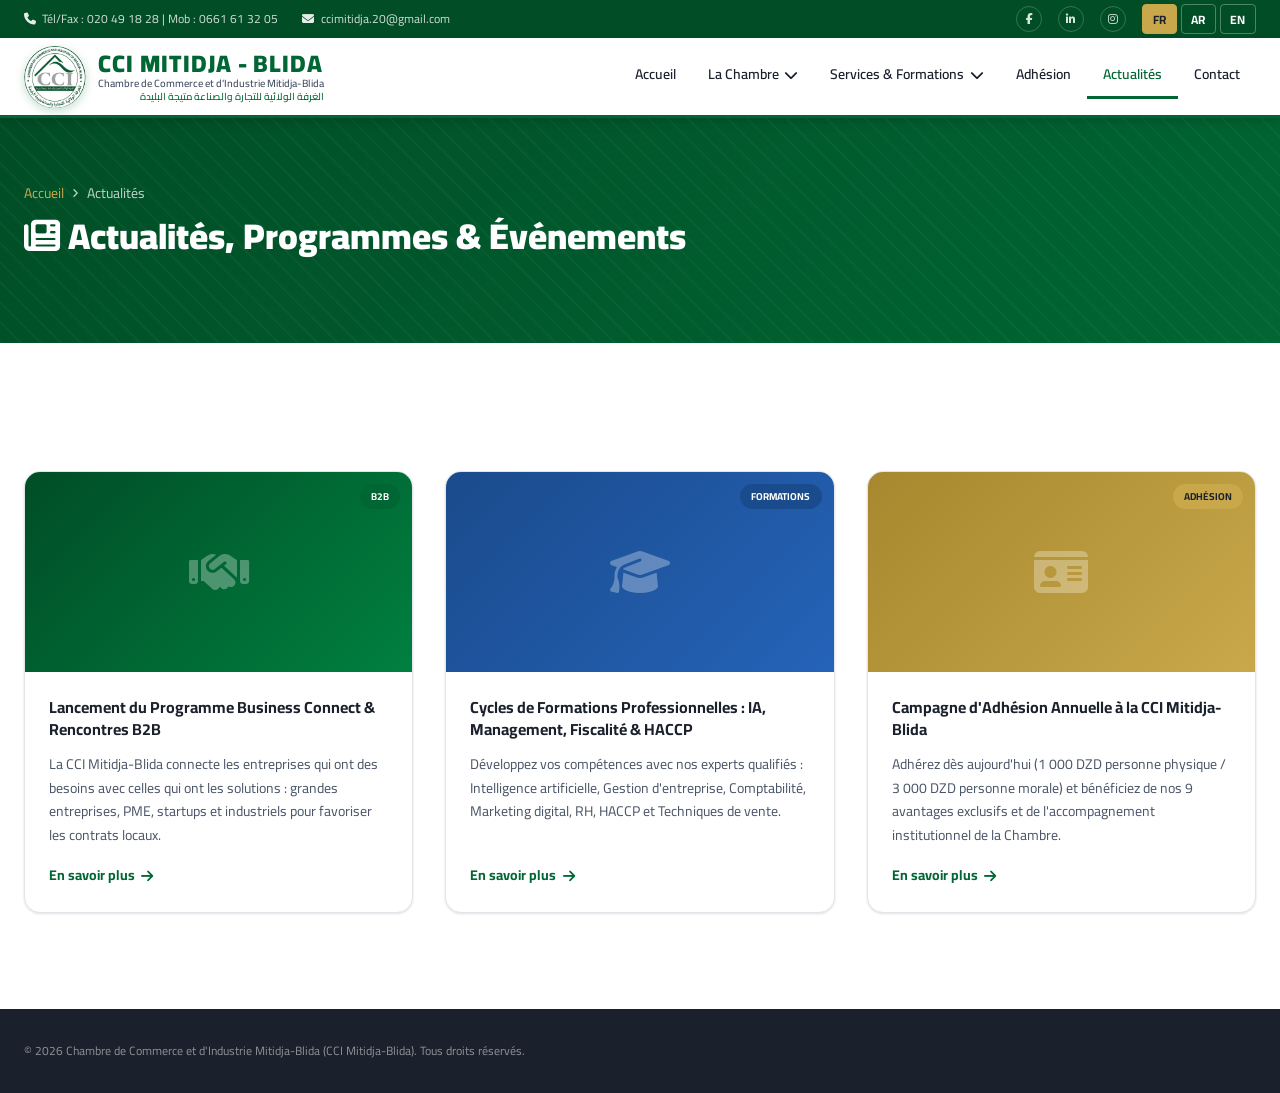
==== pages/actualites.html @ c45b5280 "Fix mobile menu dropdowns, hero slider click overlay, smooth hash scrolling, and quick links Co-auth" ====
<!DOCTYPE html>
<html lang="fr" dir="ltr">
<head>
  <meta charset="UTF-8" />
  <meta name="viewport" content="width=device-width, initial-scale=1.0" />
  <title data-i18n="meta.news_title">Actualités & Événements – CCI Mitidja-Blida</title>
  <link rel="icon" type="image/jpeg" href="../images/logo.jpeg" />
  <link rel="stylesheet" href="../css/style.css" />
  <link rel="stylesheet" href="../css/pages.css" />
  <link href="https://fonts.googleapis.com/css2?family=Cairo:wght@300;400;600;700;900&family=Tajawal:wght@300;400;500;700&display=swap" rel="stylesheet" />
  <link rel="stylesheet" href="https://cdnjs.cloudflare.com/ajax/libs/font-awesome/6.5.0/css/all.min.css" />
  <style>
    .news-grid {
      display: grid;
      grid-template-columns: repeat(3, 1fr);
      gap: var(--space-xl);
      margin-top: var(--space-xl);
    }
    .news-card {
      background: var(--clr-white);
      border-radius: var(--radius-lg);
      overflow: hidden;
      box-shadow: var(--shadow-sm);
      border: 1px solid var(--clr-grey-200);
      transition: var(--transition);
      display: flex;
      flex-direction: column;
    }
    .news-card:hover { box-shadow: var(--shadow-lg); transform: translateY(-4px); }
    .news-card__img {
      height: 200px;
      background: linear-gradient(135deg, var(--clr-green-dark), var(--clr-green-light));
      position: relative;
      display: flex; align-items: center; justify-content: center;
      font-size: 3rem;
      color: rgba(255,255,255,.3);
    }
    .news-card__img--blue  { background: linear-gradient(135deg, var(--clr-blue), #2563b8); }
    .news-card__img--gold  { background: linear-gradient(135deg, var(--clr-gold-dark), var(--clr-gold)); }
    .news-card__tag {
      position: absolute;
      top: var(--space-sm);
      right: var(--space-sm);
      font-size: 10px;
      font-weight: 700;
      padding: .25rem .7rem;
      border-radius: var(--radius-full);
      text-transform: uppercase;
    }
    .news-card__tag--green { background: var(--clr-green); color: var(--clr-white); }
    .news-card__tag--blue  { background: var(--clr-blue);  color: var(--clr-white); }
    .news-card__tag--gold  { background: var(--clr-gold);  color: var(--clr-grey-900); }
    .news-card__body { padding: var(--space-lg); flex: 1; display: flex; flex-direction: column; }
    .news-card__title {
      font-size: var(--fs-base);
      font-weight: 700;
      color: var(--clr-grey-900);
      margin-bottom: var(--space-sm);
      line-height: 1.4;
    }
    .news-card__excerpt {
      font-size: var(--fs-sm);
      color: var(--clr-grey-700);
      line-height: 1.7;
      flex: 1;
      margin-bottom: var(--space-md);
    }
    .news-card__link {
      display: inline-flex; align-items: center; gap: .4rem;
      font-size: var(--fs-sm); font-weight: 700;
      color: var(--clr-green);
      margin-top: auto;
    }
    @media (max-width: 900px) { .news-grid { grid-template-columns: repeat(2,1fr); } }
    @media (max-width: 600px) { .news-grid { grid-template-columns: 1fr; } }
  </style>
</head>
<body>

  <!-- TOP BAR -->
  <div class="top-bar">
    <div class="container top-bar__inner">
      <div class="top-bar__left">
        <span><i class="fas fa-phone"></i> <span data-i18n="topbar.phone" data-param="telephone_barre">Tél/Fax : 020 49 18 28 | Mob : 0661 61 32 05</span></span>
        <span><i class="fas fa-envelope"></i> <span data-param="emails_pipe">ccimitidja.20@gmail.com</span></span>
      </div>
      <div class="top-bar__right">
        <a href="contact.html" aria-label="Facebook"><i class="fab fa-facebook-f"></i></a>
        <a href="contact.html" aria-label="LinkedIn"><i class="fab fa-linkedin-in"></i></a>
        <a href="contact.html" aria-label="Instagram"><i class="fab fa-instagram"></i></a>
        <div class="lang-switcher" role="group" aria-label="Language selector">
          <button type="button" class="lang-btn active" data-lang="fr">FR</button>
          <button type="button" class="lang-btn" data-lang="ar">AR</button>
          <button type="button" class="lang-btn" data-lang="en">EN</button>
        </div>
      </div>
    </div>
  </div>

  <!-- HEADER -->
  <header class="header" id="header">
    <div class="container header__inner">
      <a href="../index.html" class="header__logo">
        <div class="logo-emblem"><img src="../images/logo.jpeg" alt="Logo CCI Mitidja-Blida" class="logo-img" /></div>
        <div class="logo-text">
          <span class="logo-text__main" data-i18n="brand.short">CCI MITIDJA - BLIDA</span>
          <span class="logo-text__sub" data-i18n="brand.sub">Chambre de Commerce et d'Industrie Mitidja-Blida</span>
          <span class="logo-text__ar">الغرفة الولائية للتجارة والصناعة متيجة البليدة</span>
        </div>
      </a>
      <nav class="nav" id="nav">
        <ul class="nav__list">
          <li class="nav__item"><a href="../index.html" class="nav__link" data-i18n="nav.home">Accueil</a></li>
          <li class="nav__item nav__item--dropdown">
            <a href="presentation.html" class="nav__link"><span data-i18n="nav.chamber">La Chambre</span> <i class="fas fa-chevron-down"></i></a>
            <ul class="dropdown">
              <li><a href="presentation.html" data-i18n="nav.presentation">Présentation</a></li>
              <li><a href="missions.html" data-i18n="nav.missions">Notre Mission & Nos 5 Engagements</a></li>
              <li><a href="missions.html#difference" data-i18n="nav.difference">Notre Différence & Ambition</a></li>
            </ul>
          </li>
          <li class="nav__item nav__item--dropdown">
            <a href="certificat-origine.html" class="nav__link"><span data-i18n="nav.services">Services & Formations</span> <i class="fas fa-chevron-down"></i></a>
            <ul class="dropdown">
              <li><a href="certificat-origine.html" data-i18n="nav.cert_origin">Certificat d'Origine & Fabrication</a></li>
              <li><a href="certificat-origine.html#legalisation" data-i18n="nav.legalisation">Légalisation & Documents Commerciaux</a></li>
              <li><a href="missions.html#formations" data-i18n="nav.formations">Formations Professionnelles</a></li>
              <li><a href="missions.html#engagements" data-i18n="nav.b2b">Business Connect & Rencontres B2B</a></li>
            </ul>
          </li>
          <li class="nav__item"><a href="adhesion.html" class="nav__link" data-i18n="nav.adhesion">Adhésion</a></li>
          <li class="nav__item nav__item--active"><a href="actualites.html" class="nav__link" data-i18n="nav.news">Actualités</a></li>
          <li class="nav__item"><a href="contact.html" class="nav__link" data-i18n="nav.contact">Contact</a></li>
        </ul>
      </nav>
      <button class="hamburger" id="hamburger" aria-label="Menu" aria-expanded="false">
        <span></span><span></span><span></span>
      </button>
    </div>
  </header>

  <!-- PAGE HERO -->
  <section class="page-hero">
    <div class="container page-hero__content">
      <div class="page-hero__breadcrumb">
        <a href="../index.html" data-i18n="nav.home">Accueil</a>
        <i class="fas fa-angle-right"></i>
        <span data-i18n="nav.news">Actualités</span>
      </div>
      <h1 class="page-hero__title"><i class="fas fa-newspaper"></i> <span data-i18n="news_page.hero_title">Actualités, Programmes & Événements</span></h1>
    </div>
  </section>

  <!-- PAGE CONTENT -->
  <section class="page-content">
    <div class="container">
      <div class="news-grid">

        <article class="news-card">
          <div class="news-card__img">
            <i class="fas fa-handshake"></i>
            <span class="news-card__tag news-card__tag--green">B2B</span>
          </div>
          <div class="news-card__body">
            <h3 class="news-card__title" data-i18n="news_page.n1.title">Lancement du Programme Business Connect & Rencontres B2B</h3>
            <p class="news-card__excerpt" data-i18n="news_page.n1.text">La CCI Mitidja-Blida connecte les entreprises qui ont des besoins avec celles qui ont les solutions : grandes entreprises, PME, startups et industriels pour favoriser les contrats locaux.</p>
            <a href="missions.html#engagements" class="news-card__link"><span data-i18n="common.read_more">En savoir plus</span> <i class="fas fa-arrow-right"></i></a>
          </div>
        </article>

        <article class="news-card">
          <div class="news-card__img news-card__img--blue">
            <i class="fas fa-graduation-cap"></i>
            <span class="news-card__tag news-card__tag--blue" data-i18n="nav.formations">Formations</span>
          </div>
          <div class="news-card__body">
            <h3 class="news-card__title" data-i18n="news_page.n2.title">Cycles de Formations Professionnelles : IA, Management, Fiscalité & HACCP</h3>
            <p class="news-card__excerpt" data-i18n="news_page.n2.text">Développez vos compétences avec nos experts qualifiés : Intelligence artificielle, Gestion d'entreprise, Comptabilité, Marketing digital, RH, HACCP et Techniques de vente.</p>
            <a href="missions.html#formations" class="news-card__link"><span data-i18n="common.read_more">En savoir plus</span> <i class="fas fa-arrow-right"></i></a>
          </div>
        </article>

        <article class="news-card">
          <div class="news-card__img news-card__img--gold">
            <i class="fas fa-id-card"></i>
            <span class="news-card__tag news-card__tag--gold" data-i18n="nav.adhesion">Adhésion</span>
          </div>
          <div class="news-card__body">
            <h3 class="news-card__title" data-i18n="news_page.n3.title">Campagne d'Adhésion Annuelle à la CCI Mitidja-Blida</h3>
            <p class="news-card__excerpt" data-i18n="news_page.n3.text">Adhérez dès aujourd'hui (1 000 DZD personne physique / 3 000 DZD personne morale) et bénéficiez de nos 9 avantages exclusifs et de l'accompagnement institutionnel de la Chambre.</p>
            <a href="adhesion.html" class="news-card__link"><span data-i18n="common.read_more">En savoir plus</span> <i class="fas fa-arrow-right"></i></a>
          </div>
        </article>

      </div>
    </div>
  </section>

  <footer class="footer">
    <div class="footer__bottom" style="border-top:none; padding: var(--space-xl) 0;">
      <div class="container footer__bottom-inner">
        <p data-i18n="footer.copy">&copy; 2026 Chambre de Commerce et d'Industrie Mitidja-Blida (CCI Mitidja-Blida). Tous droits réservés.</p>
      </div>
    </div>
  </footer>

  <button class="back-to-top" id="backToTop"><i class="fas fa-chevron-up"></i></button>
  <script src="../js/main.js"></script>
</body>
</html>
---- css/style.css ----
/* ============================================================
   CCIB – Chambre de Commerce et d'Industrie de Blida
   Main Stylesheet — style.css
   ============================================================ */

/* ---- CSS Custom Properties ---- */
:root {
  /* Brand Colors */
  --clr-green:        #006633;   /* Algerian national green */
  --clr-green-dark:   #004d26;
  --clr-green-light:  #008040;
  --clr-green-xlight: #e8f5ef;
  --clr-gold:         #C8A84B;
  --clr-gold-dark:    #a8882e;
  --clr-blue:         #1a4b8c;
  --clr-blue-light:   #2563b8;
  --clr-teal:         #0a7373;
  --clr-purple:       #5b2d8e;
  --clr-red:          #c0392b;

  /* Neutrals */
  --clr-white:        #ffffff;
  --clr-off-white:    #f7f8fa;
  --clr-grey-100:     #f1f3f6;
  --clr-grey-200:     #e2e6ea;
  --clr-grey-300:     #c8cdd4;
  --clr-grey-500:     #8c959f;
  --clr-grey-700:     #4a5568;
  --clr-grey-900:     #1a202c;

  /* Typography */
  --font-primary:     'Cairo', 'Tajawal', Arial, sans-serif;
  --fs-xs:   0.75rem;
  --fs-sm:   0.875rem;
  --fs-base: 1rem;
  --fs-lg:   1.125rem;
  --fs-xl:   1.25rem;
  --fs-2xl:  1.5rem;
  --fs-3xl:  1.875rem;
  --fs-4xl:  2.25rem;
  --fs-5xl:  3rem;

  /* Spacing */
  --space-xs:  0.5rem;
  --space-sm:  0.75rem;
  --space-md:  1rem;
  --space-lg:  1.5rem;
  --space-xl:  2rem;
  --space-2xl: 3rem;
  --space-3xl: 4rem;
  --space-4xl: 6rem;

  /* Layout */
  --container-max: 1280px;
  --radius-sm:  4px;
  --radius-md:  8px;
  --radius-lg:  16px;
  --radius-xl:  24px;
  --radius-full: 9999px;

  /* Shadows */
  --shadow-sm:  0 1px 3px rgba(0,0,0,.08), 0 1px 2px rgba(0,0,0,.05);
  --shadow-md:  0 4px 12px rgba(0,0,0,.10), 0 2px 6px rgba(0,0,0,.06);
  --shadow-lg:  0 10px 30px rgba(0,0,0,.12), 0 4px 12px rgba(0,0,0,.08);
  --shadow-xl:  0 20px 50px rgba(0,0,0,.15);

  /* Transitions */
  --transition: all .25s ease;

  /* Header */
  --header-h: 80px;
  --topbar-h: 38px;
}

/* ---- Reset & Base ---- */
*, *::before, *::after { box-sizing: border-box; margin: 0; padding: 0; }
html { scroll-behavior: smooth; font-size: 16px; }
body {
  font-family: var(--font-primary);
  color: var(--clr-grey-900);
  background: var(--clr-white);
  line-height: 1.7;
  overflow-x: hidden;
}
img { max-width: 100%; height: auto; display: block; }
a { color: inherit; text-decoration: none; transition: var(--transition); }
ul { list-style: none; }
button { cursor: pointer; border: none; background: none; font-family: inherit; }
input, select, textarea {
  font-family: var(--font-primary);
  font-size: var(--fs-base);
  width: 100%;
  border: 1.5px solid var(--clr-grey-200);
  border-radius: var(--radius-md);
  padding: .65rem 1rem;
  outline: none;
  transition: var(--transition);
  background: var(--clr-white);
}
input:focus, select:focus, textarea:focus {
  border-color: var(--clr-green);
  box-shadow: 0 0 0 3px rgba(0,102,51,.12);
}
textarea { resize: vertical; }

/* ---- Container ---- */
.container {
  max-width: var(--container-max);
  margin: 0 auto;
  padding: 0 var(--space-lg);
}

/* ---- Buttons ---- */
.btn {
  display: inline-flex;
  align-items: center;
  gap: .5rem;
  padding: .75rem 1.75rem;
  border-radius: var(--radius-full);
  font-size: var(--fs-sm);
  font-weight: 700;
  letter-spacing: .02em;
  cursor: pointer;
  transition: var(--transition);
  white-space: nowrap;
}
.btn--primary {
  background: var(--clr-green);
  color: var(--clr-white);
  border: 2px solid var(--clr-green);
}
.btn--primary:hover {
  background: var(--clr-green-dark);
  border-color: var(--clr-green-dark);
  transform: translateY(-2px);
  box-shadow: 0 6px 20px rgba(0,102,51,.3);
}
.btn--outline-white {
  background: transparent;
  color: var(--clr-white);
  border: 2px solid rgba(255,255,255,.7);
}
.btn--outline-white:hover {
  background: var(--clr-white);
  color: var(--clr-green);
  border-color: var(--clr-white);
}
.btn--outline-green {
  background: transparent;
  color: var(--clr-green);
  border: 2px solid var(--clr-green);
}
.btn--outline-green:hover {
  background: var(--clr-green);
  color: var(--clr-white);
}
.btn--sm { padding: .5rem 1.2rem; font-size: var(--fs-xs); }
.btn--full { width: 100%; justify-content: center; }

/* ---- Section shared ---- */
.section { padding: var(--space-4xl) 0; }
.section-header { text-align: center; margin-bottom: var(--space-2xl); }
.section-header__tag {
  display: inline-block;
  background: var(--clr-green-xlight);
  color: var(--clr-green);
  font-size: var(--fs-xs);
  font-weight: 700;
  letter-spacing: .1em;
  text-transform: uppercase;
  padding: .3rem .9rem;
  border-radius: var(--radius-full);
  margin-bottom: var(--space-sm);
}
.section-header__title {
  font-size: var(--fs-3xl);
  font-weight: 900;
  color: var(--clr-grey-900);
  line-height: 1.2;
  margin-bottom: var(--space-sm);
}
.section-header__title::after {
  content: '';
  display: block;
  width: 60px;
  height: 4px;
  background: linear-gradient(90deg, var(--clr-green), var(--clr-gold));
  border-radius: var(--radius-full);
  margin: .75rem auto 0;
}
.section-header__desc {
  max-width: 600px;
  margin: 0 auto;
  color: var(--clr-grey-700);
  font-size: var(--fs-lg);
}

/* ====================================================
   TOP BAR
   ==================================================== */
.top-bar {
  background: var(--clr-green-dark);
  color: var(--clr-white);
  height: var(--topbar-h);
  font-size: var(--fs-xs);
  position: relative;
  z-index: 200;
}
.top-bar__inner {
  display: flex;
  align-items: center;
  justify-content: space-between;
  height: 100%;
  gap: var(--space-md);
}
.top-bar__left { display: flex; gap: var(--space-lg); align-items: center; }
.top-bar__left span { display: flex; align-items: center; gap: .4rem; opacity: .9; }
.top-bar__right { display: flex; align-items: center; gap: var(--space-md); }
.top-bar__right a {
  color: var(--clr-white);
  width: 26px; height: 26px;
  border-radius: 50%;
  border: 1px solid rgba(255,255,255,.25);
  display: flex; align-items: center; justify-content: center;
  font-size: 11px;
  opacity: .85;
}
.top-bar__right a:hover { opacity: 1; background: rgba(255,255,255,.15); }
.lang-switcher { display: flex; gap: 4px; }
.lang-btn {
  padding: .15rem .6rem;
  border-radius: var(--radius-sm);
  font-size: var(--fs-xs);
  font-weight: 700;
  color: var(--clr-white);
  border: 1px solid rgba(255,255,255,.3);
  cursor: pointer;
  transition: var(--transition);
}
.lang-btn.active, .lang-btn:hover {
  background: var(--clr-gold);
  border-color: var(--clr-gold);
  color: var(--clr-grey-900);
}

/* ====================================================
   HEADER
   ==================================================== */
.header {
  position: sticky;
  top: 0;
  z-index: 1000;
  height: var(--header-h);
  background: var(--clr-white);
  border-bottom: 3px solid var(--clr-green);
  box-shadow: var(--shadow-md);
}
.header__inner {
  display: flex;
  align-items: center;
  justify-content: space-between;
  height: 100%;
  gap: var(--space-xl);
}

/* Logo */
.header__logo {
  display: flex;
  align-items: center;
  gap: var(--space-sm);
  flex-shrink: 0;
}
.logo-emblem {
  width: 62px; height: 62px;
  background: var(--clr-white);
  border-radius: 50%;
  display: flex; align-items: center; justify-content: center;
  position: relative;
  overflow: hidden;
  flex-shrink: 0;
  box-shadow: 0 3px 10px rgba(0,102,51,.22);
}
.logo-emblem--sm { width: 48px; height: 48px; border-radius: 50%; }
.logo-emblem img.logo-img {
  width: 100%;
  height: 100%;
  object-fit: contain;
  display: block;
}
.who-we-are-box {
  background: var(--clr-white);
  border-radius: var(--radius-xl);
  padding: var(--space-2xl);
  margin-bottom: var(--space-2xl);
  box-shadow: var(--shadow-lg);
  border-left: 5px solid var(--clr-green);
  display: grid;
  grid-template-columns: 140px 1fr;
  gap: var(--space-xl);
  align-items: center;
}
[dir="rtl"] .who-we-are-box {
  border-left: none;
  border-right: 5px solid var(--clr-green);
}
.who-we-are-box__logo {
  width: 130px;
  height: 130px;
  border-radius: 50%;
  object-fit: contain;
  margin: 0 auto;
  box-shadow: var(--shadow-md);
  background: var(--clr-white);
  padding: 4px;
}
.who-we-are-box__title {
  font-size: var(--fs-2xl);
  font-weight: 800;
  color: var(--clr-green-dark);
  margin-bottom: var(--space-md);
}
.who-we-are-box__text {
  color: var(--clr-grey-700);
  font-size: var(--fs-base);
  line-height: 1.75;
  margin-bottom: var(--space-sm);
}
.who-we-are-box__text:last-child {
  margin-bottom: 0;
}
@media (max-width: 768px) {
  .who-we-are-box {
    grid-template-columns: 1fr;
    text-align: center;
    padding: var(--space-xl);
  }
}
.logo-text { display: flex; flex-direction: column; line-height: 1.1; }
.logo-text__main {
  font-size: var(--fs-2xl);
  font-weight: 900;
  color: var(--clr-green);
  letter-spacing: .04em;
}
.logo-text__sub {
  font-size: 10.5px;
  font-weight: 600;
  color: var(--clr-grey-700);
  line-height: 1.3;
  max-width: 260px;
}
.logo-text__ar {
  font-size: 10px;
  color: var(--clr-green);
  font-weight: 500;
  direction: rtl;
  text-align: right;
}

/* Nav */
.nav__list {
  display: flex;
  align-items: center;
  gap: 0;
}
.nav__link {
  display: flex;
  align-items: center;
  gap: .35rem;
  padding: .6rem var(--space-md);
  font-size: var(--fs-sm);
  font-weight: 600;
  color: var(--clr-grey-900);
  white-space: nowrap;
  border-bottom: 3px solid transparent;
  position: relative;
}
.nav__link:hover, .nav__item--active .nav__link {
  color: var(--clr-green);
  border-bottom-color: var(--clr-green);
}
.nav__item { position: relative; }
.nav__item:hover .dropdown { opacity: 1; visibility: visible; transform: translateY(0); }
.dropdown {
  position: absolute;
  top: calc(100% + 3px);
  left: 0;
  background: var(--clr-white);
  min-width: 240px;
  border-radius: 0 0 var(--radius-md) var(--radius-md);
  box-shadow: var(--shadow-lg);
  border-top: 3px solid var(--clr-green);
  opacity: 0;
  visibility: hidden;
  transform: translateY(-8px);
  transition: var(--transition);
  z-index: 50;
}
.dropdown li a {
  display: block;
  padding: .65rem var(--space-lg);
  font-size: var(--fs-sm);
  font-weight: 500;
  color: var(--clr-grey-700);
  border-bottom: 1px solid var(--clr-grey-100);
  transition: var(--transition);
}
.dropdown li:last-child a { border-bottom: none; }
.dropdown li a:hover {
  background: var(--clr-green-xlight);
  color: var(--clr-green);
  padding-left: calc(var(--space-lg) + 6px);
}

/* Hamburger */
.hamburger {
  display: none;
  flex-direction: column;
  gap: 5px;
  padding: 8px;
}
.hamburger span {
  display: block;
  width: 24px;
  height: 2.5px;
  background: var(--clr-green);
  border-radius: var(--radius-full);
  transition: var(--transition);
}
.hamburger.is-open span:nth-child(1) { transform: translateY(7.5px) rotate(45deg); }
.hamburger.is-open span:nth-child(2) { opacity: 0; }
.hamburger.is-open span:nth-child(3) { transform: translateY(-7.5px) rotate(-45deg); }

/* ====================================================
   HERO SLIDER
   ==================================================== */
.hero {
  position: relative;
  height: 600px;
  overflow: hidden;
  background: var(--clr-green-dark);
}
.hero__slider { width: 100%; height: 100%; position: relative; }
.hero__slide {
  position: absolute;
  inset: 0;
  opacity: 0;
  visibility: hidden;
  pointer-events: none;
  z-index: 1;
  transition: opacity .8s ease, visibility .8s ease;
}
.hero__slide--active {
  opacity: 1;
  visibility: visible;
  pointer-events: auto;
  z-index: 2;
}
.hero__bg {
  position: absolute;
  inset: 0;
  background-size: cover;
  background-position: center;
  transition: transform 8s ease;
}
.hero__slide--active .hero__bg { transform: scale(1.06); }

/* Hero BG Gradients (placeholder for images) */
.hero__bg--1 {
  background-image:
    linear-gradient(135deg, rgba(0,70,36,.85) 0%, rgba(0,40,20,.4) 60%),
    repeating-linear-gradient(
      45deg,
      rgba(0,102,51,.06) 0px,
      rgba(0,102,51,.06) 2px,
      transparent 2px,
      transparent 10px
    );
  background-color: var(--clr-green-dark);
}
.hero__bg--2 {
  background-image:
    linear-gradient(135deg, rgba(26,75,140,.85) 0%, rgba(0,60,120,.4) 60%),
    repeating-linear-gradient(
      -45deg,
      rgba(26,75,140,.06) 0px,
      rgba(26,75,140,.06) 2px,
      transparent 2px,
      transparent 10px
    );
  background-color: var(--clr-blue);
}
.hero__bg--3 {
  background-image:
    linear-gradient(135deg, rgba(200,168,75,.85) 0%, rgba(150,120,40,.4) 60%),
    repeating-linear-gradient(
      45deg,
      rgba(200,168,75,.06) 0px,
      rgba(200,168,75,.06) 2px,
      transparent 2px,
      transparent 10px
    );
  background-color: var(--clr-gold-dark);
}
.hero__overlay {
  position: absolute;
  inset: 0;
  background: linear-gradient(to right, rgba(0,0,0,.55) 0%, transparent 70%);
}
.hero__content {
  position: relative;
  z-index: 2;
  display: flex;
  flex-direction: column;
  justify-content: center;
  height: 100%;
  max-width: 680px;
  padding-top: var(--space-xl);
  padding-bottom: var(--space-xl);
}
.hero__badge {
  display: inline-block;
  background: var(--clr-gold);
  color: var(--clr-grey-900);
  font-size: var(--fs-xs);
  font-weight: 700;
  letter-spacing: .08em;
  text-transform: uppercase;
  padding: .3rem .9rem;
  border-radius: var(--radius-full);
  margin-bottom: var(--space-md);
  width: fit-content;
}
.hero__title {
  font-size: clamp(1.75rem, 4vw, 3rem);
  font-weight: 400;
  color: var(--clr-white);
  line-height: 1.25;
  margin-bottom: var(--space-md);
}
.hero__title strong { font-weight: 900; color: var(--clr-gold); }
.hero__subtitle {
  font-size: var(--fs-lg);
  color: rgba(255,255,255,.88);
  margin-bottom: var(--space-xl);
  max-width: 560px;
  line-height: 1.75;
}
.hero__actions { display: flex; gap: var(--space-md); flex-wrap: wrap; }

/* Slider controls */
.hero__arrow {
  position: absolute;
  top: 50%;
  transform: translateY(-50%);
  z-index: 10;
  width: 46px; height: 46px;
  border-radius: 50%;
  background: rgba(255,255,255,.2);
  color: var(--clr-white);
  border: 2px solid rgba(255,255,255,.4);
  display: flex; align-items: center; justify-content: center;
  font-size: var(--fs-lg);
  transition: var(--transition);
}
.hero__arrow:hover { background: var(--clr-green); border-color: var(--clr-green); }
.hero__arrow--prev { left: var(--space-lg); }
.hero__arrow--next { right: var(--space-lg); }
.hero__dots {
  position: absolute;
  bottom: var(--space-xl);
  left: 50%;
  transform: translateX(-50%);
  display: flex;
  gap: var(--space-xs);
  z-index: 10;
}
.hero__dot {
  width: 10px; height: 10px;
  border-radius: 50%;
  background: rgba(255,255,255,.5);
  border: 2px solid rgba(255,255,255,.6);
  transition: var(--transition);
}
.hero__dot--active {
  background: var(--clr-gold);
  border-color: var(--clr-gold);
  width: 28px;
  border-radius: var(--radius-full);
}

/* ====================================================
   STATS BAR
   ==================================================== */
.stats-bar {
  background: linear-gradient(135deg, var(--clr-green), var(--clr-green-light));
  padding: var(--space-2xl) 0;
}
.stats-bar__grid {
  display: grid;
  grid-template-columns: repeat(4, 1fr);
  gap: var(--space-lg);
}
.stat-item {
  display: flex;
  align-items: center;
  gap: var(--space-md);
  color: var(--clr-white);
  text-align: left;
  padding: var(--space-md);
  border-right: 1px solid rgba(255,255,255,.2);
}
.stat-item:last-child { border-right: none; }
.stat-item__icon {
  font-size: 2rem;
  color: var(--clr-gold);
  flex-shrink: 0;
}
.stat-item__num {
  font-size: var(--fs-3xl);
  font-weight: 900;
  line-height: 1;
}
.stat-item__suffix { font-size: var(--fs-xl); font-weight: 700; }
.stat-item__label { font-size: var(--fs-xs); opacity: .85; margin-top: .25rem; }

/* ====================================================
   SERVICES
   ==================================================== */
.services { background: var(--clr-off-white); }
.services__grid {
  display: grid;
  grid-template-columns: repeat(3, 1fr);
  gap: var(--space-xl);
}
.service-card {
  background: var(--clr-white);
  border-radius: var(--radius-lg);
  padding: var(--space-xl) var(--space-lg);
  box-shadow: var(--shadow-sm);
  transition: var(--transition);
  border: 1.5px solid transparent;
  position: relative;
  overflow: hidden;
}
.service-card::before {
  content: '';
  position: absolute;
  bottom: 0; left: 0; right: 0;
  height: 4px;
  background: linear-gradient(90deg, var(--clr-green), var(--clr-gold));
  transform: scaleX(0);
  transition: transform .3s ease;
  transform-origin: left;
}
.service-card:hover { box-shadow: var(--shadow-lg); transform: translateY(-4px); border-color: var(--clr-grey-200); }
.service-card:hover::before { transform: scaleX(1); }
.service-card__icon {
  width: 64px; height: 64px;
  border-radius: var(--radius-lg);
  display: flex; align-items: center; justify-content: center;
  font-size: 1.6rem;
  margin-bottom: var(--space-lg);
}
.service-card__icon--green  { background: rgba(0,102,51,.1);  color: var(--clr-green); }
.service-card__icon--blue   { background: rgba(26,75,140,.1); color: var(--clr-blue); }
.service-card__icon--gold   { background: rgba(200,168,75,.1);color: var(--clr-gold-dark); }
.service-card__icon--teal   { background: rgba(10,115,115,.1);color: var(--clr-teal); }
.service-card__icon--purple { background: rgba(91,45,142,.1); color: var(--clr-purple); }
.service-card__icon--red    { background: rgba(192,57,43,.1); color: var(--clr-red); }
.service-card__title {
  font-size: var(--fs-xl);
  font-weight: 700;
  margin-bottom: var(--space-sm);
  color: var(--clr-grey-900);
}
.service-card__text {
  font-size: var(--fs-sm);
  color: var(--clr-grey-700);
  margin-bottom: var(--space-lg);
  line-height: 1.7;
}
.service-card__link {
  font-size: var(--fs-sm);
  font-weight: 700;
  color: var(--clr-green);
  display: flex; align-items: center; gap: .4rem;
}
.service-card__link:hover { gap: .8rem; }

/* ====================================================
   NEWS + EVENTS
   ==================================================== */
.news-events { background: var(--clr-white); }
.news-events__grid {
  display: grid;
  grid-template-columns: 1fr 1fr;
  gap: var(--space-3xl);
  padding: var(--space-4xl) 0;
}
.col-header {
  display: flex;
  align-items: center;
  justify-content: space-between;
  margin-bottom: var(--space-xl);
  padding-bottom: var(--space-md);
  border-bottom: 3px solid var(--clr-green);
}
.col-header__title {
  font-size: var(--fs-xl);
  font-weight: 800;
  color: var(--clr-grey-900);
  display: flex; align-items: center; gap: .6rem;
}
.col-header__title i { color: var(--clr-green); }
.col-header__more {
  font-size: var(--fs-xs);
  font-weight: 700;
  color: var(--clr-green);
  display: flex; align-items: center; gap: .4rem;
}
.col-header__more:hover { gap: .8rem; }

/* News items */
.news-item {
  display: flex;
  gap: var(--space-md);
  padding: var(--space-md) 0;
  border-bottom: 1px dashed var(--clr-grey-200);
}
.news-item:last-child { border-bottom: none; }
.news-item__date {
  flex-shrink: 0;
  text-align: center;
  background: var(--clr-green);
  color: var(--clr-white);
  border-radius: var(--radius-md);
  padding: var(--space-xs) var(--space-sm);
  width: 56px;
  display: flex; flex-direction: column; align-items: center; justify-content: center;
}
.news-item__day   { font-size: var(--fs-xl); font-weight: 900; line-height: 1; }
.news-item__month { font-size: 9px; font-weight: 700; text-transform: uppercase; }
.news-item__year  { font-size: 9px; opacity: .75; }
.news-item__body { flex: 1; }
.news-item__tag {
  display: inline-block;
  font-size: 10px;
  font-weight: 700;
  padding: .15rem .6rem;
  border-radius: var(--radius-full);
  margin-bottom: .4rem;
  text-transform: uppercase;
  letter-spacing: .05em;
}
.news-item__tag--green  { background: var(--clr-green-xlight);   color: var(--clr-green); }
.news-item__tag--blue   { background: rgba(26,75,140,.1);         color: var(--clr-blue); }
.news-item__tag--gold   { background: rgba(200,168,75,.1);        color: var(--clr-gold-dark); }
.news-item__title {
  font-size: var(--fs-sm);
  font-weight: 700;
  margin-bottom: .35rem;
}
.news-item__title a:hover { color: var(--clr-green); }
.news-item__excerpt { font-size: var(--fs-xs); color: var(--clr-grey-700); line-height: 1.6; }

/* Event cards */
.events-list { display: flex; flex-direction: column; gap: var(--space-md); }
.event-card {
  border-radius: var(--radius-lg);
  overflow: hidden;
  box-shadow: var(--shadow-sm);
  border: 1px solid var(--clr-grey-200);
  transition: var(--transition);
}
.event-card:hover { box-shadow: var(--shadow-md); transform: translateX(4px); }
.event-card__top {
  padding: var(--space-md) var(--space-lg);
  display: flex; align-items: center; gap: .6rem;
  color: var(--clr-white);
  font-size: 1.2rem;
}
.event-card__top--green  { background: var(--clr-green); }
.event-card__top--blue   { background: var(--clr-blue); }
.event-card__top--gold   { background: var(--clr-gold-dark); }
.event-card__body { padding: var(--space-md) var(--space-lg); }
.event-card__meta {
  display: flex;
  gap: var(--space-md);
  margin-bottom: var(--space-xs);
  flex-wrap: wrap;
}
.event-card__meta span {
  display: flex; align-items: center; gap: .35rem;
  font-size: var(--fs-xs);
  color: var(--clr-grey-500);
}
.event-card__title {
  font-size: var(--fs-base);
  font-weight: 700;
  margin-bottom: var(--space-xs);
}
.event-card__text { font-size: var(--fs-xs); color: var(--clr-grey-700); margin-bottom: var(--space-sm); }

/* ====================================================
   ABOUT STRIP
   ==================================================== */
.about-strip {
  background: linear-gradient(135deg, var(--clr-grey-900) 0%, #2d3748 100%);
  padding: var(--space-4xl) 0;
}
.about-strip__grid {
  display: grid;
  grid-template-columns: 1fr 420px;
  gap: var(--space-4xl);
  align-items: start;
}
.about-strip__text { color: var(--clr-white); }
.about-strip__text .section-header__tag { background: rgba(0,102,51,.3); color: var(--clr-gold); }
.about-strip__title {
  font-size: var(--fs-3xl);
  font-weight: 900;
  margin: var(--space-md) 0 var(--space-lg);
  line-height: 1.25;
}
.about-strip__text p {
  color: rgba(255,255,255,.8);
  margin-bottom: var(--space-md);
  font-size: var(--fs-base);
  line-height: 1.8;
}
.about-strip__list {
  margin: var(--space-lg) 0 var(--space-xl);
  display: flex; flex-direction: column; gap: var(--space-xs);
}
.about-strip__list li {
  display: flex; align-items: center; gap: .6rem;
  color: rgba(255,255,255,.85);
  font-size: var(--fs-sm);
}
.about-strip__list li i { color: var(--clr-gold); font-size: .9rem; flex-shrink: 0; }
.about-strip__actions { display: flex; gap: var(--space-md); flex-wrap: wrap; }
.about-strip__actions .btn--outline-green {
  border-color: rgba(255,255,255,.5);
  color: var(--clr-white);
}
.about-strip__actions .btn--outline-green:hover {
  background: var(--clr-white);
  color: var(--clr-green);
  border-color: var(--clr-white);
}

/* About visual card */
.about-visual-card {
  background: var(--clr-white);
  border-radius: var(--radius-xl);
  overflow: hidden;
  box-shadow: var(--shadow-xl);
}
.about-visual-card__header {
  background: linear-gradient(135deg, var(--clr-green), var(--clr-green-light));
  color: var(--clr-white);
  padding: var(--space-xl);
  display: flex; align-items: center; gap: var(--space-md);
  font-size: var(--fs-xl);
  font-weight: 800;
}
.about-visual-card__icon { font-size: 2rem; color: var(--clr-gold); }
.about-visual-card__stats { padding: var(--space-lg); display: flex; flex-direction: column; gap: var(--space-md); }
.av-stat {
  display: flex; align-items: flex-start; gap: var(--space-sm);
  padding-bottom: var(--space-md);
  border-bottom: 1px solid var(--clr-grey-100);
}
.av-stat:last-child { border-bottom: none; padding-bottom: 0; }
.av-stat i { color: var(--clr-green); width: 20px; margin-top: 3px; flex-shrink: 0; }
.av-stat div { flex: 1; }
.av-stat strong { display: block; font-size: var(--fs-sm); font-weight: 700; color: var(--clr-grey-900); }
.av-stat span { font-size: var(--fs-xs); color: var(--clr-grey-500); }
.about-visual-card .btn--full { border-radius: 0; padding: var(--space-md); }

/* ====================================================
   QUICK LINKS
   ==================================================== */
.quick-links { background: var(--clr-off-white); }
.quick-links__grid {
  display: grid;
  grid-template-columns: repeat(4, 1fr);
  gap: var(--space-md);
}
.qlink-card {
  background: var(--clr-white);
  border-radius: var(--radius-lg);
  padding: var(--space-xl) var(--space-md);
  text-align: center;
  display: flex; flex-direction: column; align-items: center; gap: var(--space-sm);
  box-shadow: var(--shadow-sm);
  border: 1.5px solid transparent;
  transition: var(--transition);
  font-size: var(--fs-sm);
  font-weight: 600;
  color: var(--clr-grey-700);
}
.qlink-card:hover {
  border-color: var(--clr-green);
  transform: translateY(-4px);
  box-shadow: var(--shadow-md);
  color: var(--clr-green);
}
.qlink-card__icon {
  width: 52px; height: 52px;
  background: var(--clr-green-xlight);
  border-radius: 50%;
  display: flex; align-items: center; justify-content: center;
  font-size: 1.25rem;
  color: var(--clr-green);
  transition: var(--transition);
}
.qlink-card:hover .qlink-card__icon {
  background: var(--clr-green);
  color: var(--clr-white);
}

/* ====================================================
   CONTACT STRIP
   ==================================================== */
.contact-strip {
  background: var(--clr-white);
  padding: var(--space-4xl) 0;
  border-top: 4px solid var(--clr-green);
}
.contact-strip__inner {
  display: grid;
  grid-template-columns: 1fr 1fr;
  gap: var(--space-4xl);
}
.contact-strip__info h2 {
  font-size: var(--fs-2xl);
  font-weight: 800;
  color: var(--clr-green);
  margin-bottom: var(--space-xl);
  display: flex; align-items: center; gap: .6rem;
}
.contact-info-list { display: flex; flex-direction: column; gap: var(--space-lg); }
.contact-info-list li {
  display: flex; align-items: flex-start; gap: var(--space-md);
  font-size: var(--fs-sm);
  color: var(--clr-grey-700);
  line-height: 1.6;
}
.contact-info-list li i {
  color: var(--clr-green);
  width: 18px;
  margin-top: 3px;
  flex-shrink: 0;
}
.contact-strip__form h2 {
  font-size: var(--fs-2xl);
  font-weight: 800;
  color: var(--clr-grey-900);
  margin-bottom: var(--space-xl);
}
.form-row { display: grid; grid-template-columns: 1fr 1fr; gap: var(--space-md); }
.form-group { margin-bottom: var(--space-md); }
.form-group label {
  display: block;
  font-size: var(--fs-sm);
  font-weight: 600;
  margin-bottom: .4rem;
  color: var(--clr-grey-700);
}
.form-feedback { margin-top: var(--space-sm); font-size: var(--fs-sm); text-align: center; }
.form-feedback.success { color: var(--clr-green); }
.form-feedback.error   { color: var(--clr-red); }

/* ====================================================
   FOOTER
   ==================================================== */
.footer { background: var(--clr-grey-900); color: var(--clr-white); }
.footer__top { padding: var(--space-4xl) 0 var(--space-2xl); }
.footer__top-grid {
  display: grid;
  grid-template-columns: 2fr 1fr 1fr 1.5fr;
  gap: var(--space-2xl);
}
.footer-logo {
  display: flex; align-items: center; gap: var(--space-sm);
  margin-bottom: var(--space-md);
}
.footer-logo__main {
  display: block;
  font-size: var(--fs-xl);
  font-weight: 900;
  color: var(--clr-gold);
}
.footer-logo__sub {
  display: block;
  font-size: 10px;
  color: rgba(255,255,255,.7);
  line-height: 1.3;
}
.footer-col__desc { color: rgba(255,255,255,.7); font-size: var(--fs-sm); line-height: 1.8; margin-bottom: var(--space-lg); }
.footer-social { display: flex; gap: var(--space-sm); }
.footer-social a {
  width: 36px; height: 36px;
  border-radius: 50%;
  border: 1px solid rgba(255,255,255,.25);
  display: flex; align-items: center; justify-content: center;
  font-size: var(--fs-sm);
  color: rgba(255,255,255,.7);
  transition: var(--transition);
}
.footer-social a:hover { background: var(--clr-green); border-color: var(--clr-green); color: var(--clr-white); }
.footer-col__title {
  font-size: var(--fs-base);
  font-weight: 700;
  color: var(--clr-gold);
  margin-bottom: var(--space-lg);
  padding-bottom: var(--space-sm);
  border-bottom: 2px solid rgba(200,168,75,.3);
}
.footer-col__links { display: flex; flex-direction: column; gap: var(--space-xs); }
.footer-col__links a {
  font-size: var(--fs-sm);
  color: rgba(255,255,255,.7);
  display: flex; align-items: center; gap: .5rem;
  transition: var(--transition);
}
.footer-col__links a:hover { color: var(--clr-gold); padding-left: 4px; }
.footer-col__links i { font-size: .7rem; color: var(--clr-green-light); }
.footer-col__contact { display: flex; flex-direction: column; gap: var(--space-sm); margin-bottom: var(--space-lg); }
.footer-col__contact li {
  display: flex; align-items: flex-start; gap: .6rem;
  font-size: var(--fs-sm);
  color: rgba(255,255,255,.7);
  line-height: 1.5;
}
.footer-col__contact i { color: var(--clr-green-light); width: 14px; flex-shrink: 0; margin-top: 3px; }

/* Newsletter */
.newsletter h4 {
  font-size: var(--fs-sm);
  font-weight: 700;
  color: var(--clr-gold);
  margin-bottom: var(--space-sm);
}
.newsletter-form { display: flex; border-radius: var(--radius-full); overflow: hidden; }
.newsletter-form input {
  border-radius: var(--radius-full) 0 0 var(--radius-full);
  border: 1px solid rgba(255,255,255,.2);
  background: rgba(255,255,255,.08);
  color: var(--clr-white);
  font-size: var(--fs-sm);
  padding: .6rem 1rem;
}
.newsletter-form input::placeholder { color: rgba(255,255,255,.5); }
.newsletter-form input:focus { border-color: var(--clr-green); }
.newsletter-form button {
  background: var(--clr-green);
  color: var(--clr-white);
  padding: 0 1.1rem;
  border-radius: 0 var(--radius-full) var(--radius-full) 0;
  font-size: var(--fs-sm);
  transition: var(--transition);
}
.newsletter-form button:hover { background: var(--clr-gold-dark); }

.footer__bottom {
  border-top: 1px solid rgba(255,255,255,.1);
  padding: var(--space-lg) 0;
}
.footer__bottom-inner {
  display: flex;
  align-items: center;
  justify-content: space-between;
  font-size: var(--fs-xs);
  color: rgba(255,255,255,.5);
  flex-wrap: wrap;
  gap: var(--space-md);
}
.footer__bottom-links { display: flex; gap: var(--space-lg); }
.footer__bottom-links a { color: rgba(255,255,255,.5); }
.footer__bottom-links a:hover { color: var(--clr-gold); }

/* ====================================================
   BACK TO TOP
   ==================================================== */
.back-to-top {
  position: fixed;
  bottom: var(--space-xl);
  right: var(--space-xl);
  z-index: 500;
  width: 46px; height: 46px;
  border-radius: 50%;
  background: var(--clr-green);
  color: var(--clr-white);
  box-shadow: var(--shadow-md);
  display: flex; align-items: center; justify-content: center;
  font-size: var(--fs-base);
  opacity: 0;
  visibility: hidden;
  transform: translateY(10px);
  transition: var(--transition);
}
.back-to-top.is-visible {
  opacity: 1;
  visibility: visible;
  transform: translateY(0);
}
.back-to-top:hover {
  background: var(--clr-green-dark);
  transform: translateY(-3px);
}

/* ====================================================
   MISSION, 5 ENGAGEMENTS, FORMATIONS, ADHÉSION & BROCHURES
   ==================================================== */
.mission-engagements {
  background: var(--clr-white);
}
.mission-box {
  background: linear-gradient(135deg, var(--clr-green-dark) 0%, var(--clr-green) 100%);
  color: var(--clr-white);
  border-radius: var(--radius-xl);
  padding: var(--space-2xl);
  margin-bottom: var(--space-3xl);
  box-shadow: var(--shadow-lg);
  display: grid;
  grid-template-columns: 1.2fr 1fr;
  gap: var(--space-2xl);
  align-items: center;
}
.mission-box__title {
  font-size: var(--fs-2xl);
  font-weight: 900;
  color: var(--clr-gold);
  margin-bottom: var(--space-sm);
  display: flex;
  align-items: center;
  gap: .6rem;
}
.mission-box__lead {
  font-size: var(--fs-base);
  color: rgba(255,255,255,.92);
  margin-bottom: var(--space-md);
}
.mission-box__list {
  display: grid;
  grid-template-columns: 1fr 1fr;
  gap: var(--space-sm) var(--space-lg);
}
.mission-box__list li {
  display: flex;
  align-items: flex-start;
  gap: .5rem;
  font-size: var(--fs-sm);
  color: var(--clr-white);
  font-weight: 600;
}
.mission-box__list li i {
  color: var(--clr-gold);
  margin-top: 4px;
  flex-shrink: 0;
}
.ambition-card {
  background: rgba(255,255,255,.1);
  border: 1.5px solid rgba(200,168,75,.45);
  border-radius: var(--radius-lg);
  padding: var(--space-xl);
  backdrop-filter: blur(6px);
}
.ambition-card__title {
  font-size: var(--fs-lg);
  font-weight: 800;
  color: var(--clr-gold);
  margin-bottom: var(--space-xs);
  display: flex;
  align-items: center;
  gap: .5rem;
}
.ambition-card__text {
  font-size: var(--fs-sm);
  color: rgba(255,255,255,.92);
  line-height: 1.75;
}

/* 5 Engagements Grid */
.engagements-home-grid {
  display: grid;
  grid-template-columns: repeat(3, 1fr);
  gap: var(--space-xl);
}
.eng-card {
  background: var(--clr-off-white);
  border-radius: var(--radius-lg);
  padding: var(--space-xl);
  border: 1.5px solid var(--clr-grey-200);
  transition: var(--transition);
  display: flex;
  flex-direction: column;
  gap: var(--space-sm);
  position: relative;
}
.eng-card:hover {
  background: var(--clr-white);
  border-color: var(--clr-green);
  box-shadow: var(--shadow-lg);
  transform: translateY(-4px);
}
.eng-card--highlight {
  background: linear-gradient(135deg, var(--clr-green-xlight), #fff);
  border-color: var(--clr-gold-dark);
}
.eng-card__top {
  display: flex;
  align-items: center;
  gap: var(--space-md);
}
.eng-card__badge {
  width: 48px;
  height: 48px;
  border-radius: 50%;
  background: var(--clr-green);
  color: var(--clr-white);
  display: flex;
  align-items: center;
  justify-content: center;
  font-size: 1.2rem;
  font-weight: 900;
  flex-shrink: 0;
}
.eng-card--highlight .eng-card__badge {
  background: var(--clr-gold-dark);
}
.eng-card__title {
  font-size: var(--fs-base);
  font-weight: 800;
  color: var(--clr-green-dark);
  line-height: 1.3;
}
.eng-card__text {
  font-size: var(--fs-sm);
  color: var(--clr-grey-700);
  line-height: 1.7;
}
.eng-card__list {
  margin-top: var(--space-xs);
  display: flex;
  flex-direction: column;
  gap: .3rem;
}
.eng-card__list li {
  font-size: var(--fs-xs);
  color: var(--clr-grey-700);
  display: flex;
  align-items: flex-start;
  gap: .4rem;
  font-weight: 600;
}
.eng-card__list li i {
  color: var(--clr-green);
  margin-top: 3px;
}

/* Formations Section on Homepage */
.formations-section {
  background: var(--clr-off-white);
}
.formations-layout {
  display: grid;
  grid-template-columns: 1.2fr 1fr;
  gap: var(--space-3xl);
  align-items: center;
}
.formations-list {
  display: grid;
  grid-template-columns: 1fr;
  gap: var(--space-sm);
}
.formation-item {
  background: var(--clr-white);
  padding: .85rem var(--space-lg);
  border-radius: var(--radius-md);
  box-shadow: var(--shadow-sm);
  border-left: 4px solid var(--clr-green);
  display: flex;
  align-items: center;
  gap: var(--space-md);
  font-weight: 700;
  font-size: var(--fs-sm);
  color: var(--clr-grey-900);
  transition: var(--transition);
}
.formation-item:hover {
  transform: translateX(4px);
  box-shadow: var(--shadow-md);
}
.formation-item i {
  color: var(--clr-green);
  font-size: 1.15rem;
  width: 24px;
  text-align: center;
  flex-shrink: 0;
}
.pillars-box {
  background: var(--clr-white);
  border-radius: var(--radius-xl);
  padding: var(--space-2xl);
  box-shadow: var(--shadow-md);
  border: 1px solid var(--clr-grey-200);
}
.pillars-grid {
  display: grid;
  grid-template-columns: repeat(3, 1fr);
  gap: var(--space-md);
  margin-bottom: var(--space-xl);
}
.pillar-item {
  text-align: center;
  padding: var(--space-md) var(--space-xs);
  border-radius: var(--radius-lg);
  background: var(--clr-green-xlight);
}
.pillar-item__icon {
  width: 52px;
  height: 52px;
  margin: 0 auto var(--space-xs);
  border-radius: 50%;
  background: var(--clr-green);
  color: var(--clr-white);
  display: flex;
  align-items: center;
  justify-content: center;
  font-size: 1.25rem;
}
.pillar-item__label {
  font-size: var(--fs-xs);
  font-weight: 800;
  color: var(--clr-green-dark);
  line-height: 1.35;
}

/* Adhésion Home Section */
.adhesion-home {
  background: linear-gradient(135deg, var(--clr-green-dark) 0%, #00381b 100%);
  color: var(--clr-white);
}
.adhesion-home .section-header__tag {
  background: rgba(200,168,75,.2);
  color: var(--clr-gold);
}
.adhesion-home .section-header__title {
  color: var(--clr-white);
}
.adhesion-home .section-header__desc {
  color: rgba(255,255,255,.85);
}
.adhesion-home__grid {
  display: grid;
  grid-template-columns: 1.15fr 1fr;
  gap: var(--space-3xl);
  align-items: center;
}
.why-join-list {
  display: grid;
  grid-template-columns: 1fr 1fr;
  gap: var(--space-sm) var(--space-lg);
  margin: var(--space-lg) 0 var(--space-xl);
}
.why-join-list li {
  display: flex;
  align-items: center;
  gap: .6rem;
  font-size: var(--fs-sm);
  color: rgba(255,255,255,.92);
  background: rgba(255,255,255,.06);
  padding: .65rem var(--space-md);
  border-radius: var(--radius-md);
  border: 1px solid rgba(255,255,255,.1);
}
.why-join-list li i {
  color: var(--clr-gold);
  flex-shrink: 0;
}
.home-tarifs {
  display: grid;
  grid-template-columns: 1fr 1fr;
  gap: var(--space-lg);
}
.home-tarif-card {
  background: var(--clr-white);
  color: var(--clr-grey-900);
  border-radius: var(--radius-xl);
  padding: var(--space-xl);
  text-align: center;
  box-shadow: var(--shadow-xl);
  border-top: 6px solid var(--clr-green);
}
.home-tarif-card--gold {
  border-top-color: var(--clr-gold);
}
.home-tarif-card__icon {
  font-size: 2.2rem;
  color: var(--clr-green);
  margin-bottom: var(--space-xs);
}
.home-tarif-card--gold .home-tarif-card__icon {
  color: var(--clr-gold-dark);
}
.home-tarif-card__title {
  font-size: var(--fs-base);
  font-weight: 800;
  color: var(--clr-grey-900);
}
.home-tarif-card__price {
  font-size: 2.5rem;
  font-weight: 900;
  color: var(--clr-green);
  line-height: 1.1;
  margin: var(--space-sm) 0;
}
.home-tarif-card--gold .home-tarif-card__price {
  color: var(--clr-gold-dark);
}
.home-tarif-card__price small {
  font-size: var(--fs-sm);
  font-weight: 700;
}
.home-tarif-card__period {
  font-size: var(--fs-xs);
  color: var(--clr-grey-500);
  margin-bottom: var(--space-md);
}

/* Brochures / Official Documents Gallery */
.brochures-section {
  background: var(--clr-white);
}
.brochures-grid {
  display: grid;
  grid-template-columns: repeat(3, 1fr);
  gap: var(--space-lg);
}
.brochure-card {
  background: var(--clr-off-white);
  border-radius: var(--radius-lg);
  overflow: hidden;
  box-shadow: var(--shadow-sm);
  border: 1.5px solid var(--clr-grey-200);
  transition: var(--transition);
  cursor: pointer;
}
.brochure-card:hover {
  transform: translateY(-4px);
  box-shadow: var(--shadow-lg);
  border-color: var(--clr-green);
}
.brochure-card__img-wrap {
  height: 220px;
  overflow: hidden;
  background: var(--clr-grey-100);
  position: relative;
}
.brochure-card__img-wrap img {
  width: 100%;
  height: 100%;
  object-fit: cover;
  transition: transform .4s ease;
}
.brochure-card:hover .brochure-card__img-wrap img {
  transform: scale(1.05);
}
.brochure-card__body {
  padding: var(--space-md);
  text-align: center;
}
.brochure-card__title {
  font-size: var(--fs-sm);
  font-weight: 700;
  color: var(--clr-grey-900);
  margin-bottom: .25rem;
}
.brochure-card__sub {
  font-size: var(--fs-xs);
  color: var(--clr-green);
  font-weight: 600;
}

/* Lightbox Modal */
.lightbox-modal {
  position: fixed;
  inset: 0;
  background: rgba(0,0,0,.85);
  z-index: 2000;
  display: flex;
  align-items: center;
  justify-content: center;
  padding: var(--space-xl);
  opacity: 0;
  visibility: hidden;
  transition: var(--transition);
}
.lightbox-modal.is-open {
  opacity: 1;
  visibility: visible;
}
.lightbox-modal__img {
  max-width: 92vw;
  max-height: 88vh;
  border-radius: var(--radius-md);
  box-shadow: var(--shadow-xl);
}
.lightbox-modal__close {
  position: absolute;
  top: var(--space-xl);
  right: var(--space-xl);
  width: 44px;
  height: 44px;
  border-radius: 50%;
  background: var(--clr-white);
  color: var(--clr-grey-900);
  font-size: 1.25rem;
  display: flex;
  align-items: center;
  justify-content: center;
}

/* ====================================================
   RTL (ARABIC) SUPPORT
   ==================================================== */
[dir="rtl"] {
  direction: rtl;
  text-align: right;
}
[dir="rtl"] .logo-text__ar {
  text-align: right;
}
[dir="rtl"] .dropdown {
  left: auto;
  right: 0;
}
[dir="rtl"] .dropdown li a:hover {
  padding-left: var(--space-lg);
  padding-right: calc(var(--space-lg) + 6px);
}
[dir="rtl"] .hero__overlay {
  background: linear-gradient(to left, rgba(0,0,0,.6) 0%, transparent 72%);
}
[dir="rtl"] .stat-item {
  text-align: right;
  border-right: none;
  border-left: 1px solid rgba(255,255,255,.2);
}
[dir="rtl"] .stat-item:last-child {
  border-left: none;
}
[dir="rtl"] .service-card::before {
  transform-origin: right;
}
[dir="rtl"] .event-card:hover,
[dir="rtl"] .formation-item:hover {
  transform: translateX(-4px);
}
[dir="rtl"] .formation-item {
  border-left: none;
  border-right: 4px solid var(--clr-green);
}
[dir="rtl"] .footer-col__links a:hover {
  padding-left: 0;
  padding-right: 4px;
}
[dir="rtl"] .newsletter-form input {
  border-radius: 0 var(--radius-full) var(--radius-full) 0;
}
[dir="rtl"] .newsletter-form button {
  border-radius: var(--radius-full) 0 0 var(--radius-full);
}
[dir="rtl"] .fa-arrow-right,
[dir="rtl"] .fa-angle-right {
  transform: scaleX(-1);
}
[dir="rtl"] .back-to-top {
  right: auto;
  left: var(--space-xl);
}
[dir="rtl"] .tarif-card__features {
  text-align: right;
}

/* ====================================================
   RESPONSIVE — TABLET (≤ 1024px)
   ==================================================== */
@media (max-width: 1024px) {
  .logo-text__sub { max-width: 180px; }
  .services__grid { grid-template-columns: repeat(2, 1fr); }
  .engagements-home-grid { grid-template-columns: repeat(2, 1fr); }
  .mission-box { grid-template-columns: 1fr; }
  .formations-layout { grid-template-columns: 1fr; }
  .adhesion-home__grid { grid-template-columns: 1fr; }
  .brochures-grid { grid-template-columns: repeat(2, 1fr); }
  .news-events__grid { grid-template-columns: 1fr; }
  .about-strip__grid { grid-template-columns: 1fr; }
  .footer__top-grid { grid-template-columns: 1fr 1fr; }
  .stats-bar__grid { grid-template-columns: repeat(2, 1fr); }
  .quick-links__grid { grid-template-columns: repeat(4, 1fr); }
  .contact-strip__inner { grid-template-columns: 1fr; }
  .about-strip__visual { max-width: 480px; }
  .hamburger { display: flex; }
  .nav {
    position: absolute;
    top: 100%;
    left: 0; right: 0;
    background: var(--clr-white);
    padding: var(--space-sm) 0 var(--space-md);
    box-shadow: var(--shadow-xl);
    border-bottom: 3px solid var(--clr-green);
    transform: translateY(-10px);
    opacity: 0;
    visibility: hidden;
    pointer-events: none;
    transition: var(--transition);
    max-height: calc(100vh - var(--header-h));
    overflow-y: auto;
    z-index: 999;
  }
  .nav.is-open {
    transform: translateY(0);
    opacity: 1;
    visibility: visible;
    pointer-events: auto;
  }
  .nav__list { flex-direction: column; gap: 0; align-items: stretch; }
  .nav__item { width: 100%; }
  .nav__link {
    width: 100%;
    justify-content: space-between;
    border-bottom: 1px solid var(--clr-grey-100);
    padding: .85rem var(--space-xl);
  }
  .dropdown,
  .nav__item:hover .dropdown,
  .nav__item.is-open .dropdown {
    position: static;
    display: block;
    opacity: 1;
    visibility: visible;
    pointer-events: auto;
    transform: none;
    box-shadow: none;
    border: none;
    border-left: 3px solid var(--clr-green);
    background: var(--clr-grey-100);
    min-width: 100%;
  }
  [dir="rtl"] .dropdown,
  [dir="rtl"] .nav__item:hover .dropdown,
  [dir="rtl"] .nav__item.is-open .dropdown {
    border-left: none;
    border-right: 3px solid var(--clr-green);
  }
  .dropdown li a {
    padding: .7rem var(--space-xl) .7rem calc(var(--space-xl) + 14px);
    font-size: var(--fs-sm);
    color: var(--clr-grey-900);
  }
  [dir="rtl"] .dropdown li a {
    padding-left: var(--space-xl);
    padding-right: calc(var(--space-xl) + 14px);
  }
  .hero { height: 500px; }
}

/* ====================================================
   RESPONSIVE — MOBILE (≤ 640px)
   ==================================================== */
@media (max-width: 640px) {
  :root { --header-h: 68px; --topbar-h: 36px; }
  .top-bar__left span:nth-child(2) { display: none; }
  .top-bar__right > a { display: none; }
  .services__grid { grid-template-columns: 1fr; }
  .engagements-home-grid { grid-template-columns: 1fr; }
  .mission-box__list { grid-template-columns: 1fr; }
  .why-join-list { grid-template-columns: 1fr; }
  .home-tarifs { grid-template-columns: 1fr; }
  .pillars-grid { grid-template-columns: 1fr; }
  .brochures-grid { grid-template-columns: 1fr; }
  .stats-bar__grid { grid-template-columns: repeat(2, 1fr); }
  .quick-links__grid { grid-template-columns: repeat(2, 1fr); }
  .footer__top-grid { grid-template-columns: 1fr; }
  .footer__bottom-inner { flex-direction: column; text-align: center; }
  .hero { height: 480px; }
  .hero__title { font-size: 1.55rem; }
  .hero__subtitle { font-size: var(--fs-sm); }
  .hero__actions { flex-direction: column; }
  .hero__arrow {
    top: auto;
    bottom: var(--space-md);
    transform: none;
    width: 38px;
    height: 38px;
    font-size: var(--fs-sm);
  }
  .section { padding: var(--space-2xl) 0; }
  .form-row { grid-template-columns: 1fr; }
  .logo-text__ar { display: none; }
  .stat-item { border-right: none; border-left: none; border-bottom: 1px solid rgba(255,255,255,.2); padding-bottom: var(--space-md); }
  .stat-item:last-child { border-bottom: none; }
}
---- css/pages.css ----
/* ============================================================
   CCIB – Inner Pages Stylesheet — pages.css
   ============================================================ */

/* Page Hero Banner */
.page-hero {
  background: linear-gradient(135deg, var(--clr-green-dark) 0%, var(--clr-green) 100%);
  padding: var(--space-3xl) 0;
  position: relative;
  overflow: hidden;
}
.page-hero::before {
  content: '';
  position: absolute;
  inset: 0;
  background-image: repeating-linear-gradient(
    45deg,
    rgba(255,255,255,.03) 0px,
    rgba(255,255,255,.03) 2px,
    transparent 2px,
    transparent 14px
  );
}
.page-hero__content { position: relative; z-index: 1; color: var(--clr-white); }
.page-hero__title {
  font-size: var(--fs-4xl);
  font-weight: 900;
  margin-bottom: var(--space-sm);
}
.page-hero__breadcrumb {
  display: flex;
  align-items: center;
  gap: .5rem;
  font-size: var(--fs-sm);
  color: rgba(255,255,255,.75);
}
.page-hero__breadcrumb a { color: var(--clr-gold); }
.page-hero__breadcrumb i { font-size: .65rem; }

/* Page Content Layout */
.page-content {
  padding: var(--space-4xl) 0;
}
.page-layout {
  display: grid;
  grid-template-columns: 1fr 320px;
  gap: var(--space-2xl);
  align-items: start;
}
.page-main { /* main content */ }
.page-sidebar { /* sidebar */ }

/* Sidebar widget */
.sidebar-widget {
  background: var(--clr-white);
  border-radius: var(--radius-lg);
  box-shadow: var(--shadow-sm);
  overflow: hidden;
  margin-bottom: var(--space-xl);
  border: 1px solid var(--clr-grey-200);
}
.sidebar-widget__title {
  background: var(--clr-green);
  color: var(--clr-white);
  padding: var(--space-md) var(--space-lg);
  font-size: var(--fs-base);
  font-weight: 700;
}
.sidebar-nav li a {
  display: flex;
  align-items: center;
  justify-content: space-between;
  padding: .75rem var(--space-lg);
  font-size: var(--fs-sm);
  color: var(--clr-grey-700);
  border-bottom: 1px solid var(--clr-grey-100);
  transition: var(--transition);
}
.sidebar-nav li a:hover,
.sidebar-nav li a.active {
  background: var(--clr-green-xlight);
  color: var(--clr-green);
  font-weight: 700;
  padding-left: calc(var(--space-lg) + 4px);
}
.sidebar-nav li:last-child a { border-bottom: none; }
.sidebar-contact { padding: var(--space-lg); }
.sidebar-contact li {
  display: flex;
  align-items: flex-start;
  gap: .6rem;
  font-size: var(--fs-sm);
  color: var(--clr-grey-700);
  margin-bottom: var(--space-sm);
  line-height: 1.5;
}
.sidebar-contact li i { color: var(--clr-green); width: 16px; margin-top: 2px; flex-shrink: 0; }

/* Content prose */
.prose h2 {
  font-size: var(--fs-2xl);
  font-weight: 800;
  color: var(--clr-green);
  margin: var(--space-xl) 0 var(--space-md);
  padding-bottom: var(--space-sm);
  border-bottom: 2px solid var(--clr-green-xlight);
}
.prose h3 {
  font-size: var(--fs-xl);
  font-weight: 700;
  color: var(--clr-grey-900);
  margin: var(--space-lg) 0 var(--space-sm);
}
.prose p {
  font-size: var(--fs-base);
  color: var(--clr-grey-700);
  margin-bottom: var(--space-md);
  line-height: 1.85;
}
.prose ul { margin: var(--space-md) 0 var(--space-md) var(--space-lg); }
.prose ul li {
  font-size: var(--fs-base);
  color: var(--clr-grey-700);
  margin-bottom: var(--space-xs);
  position: relative;
}
.prose ul li::before {
  content: '•';
  color: var(--clr-green);
  font-weight: 900;
  position: absolute;
  left: -1.2rem;
}
.prose strong { color: var(--clr-grey-900); font-weight: 700; }

/* Documents / Requirements list */
.doc-list { display: flex; flex-direction: column; gap: var(--space-sm); margin: var(--space-lg) 0; }
.doc-item {
  display: flex;
  align-items: flex-start;
  gap: var(--space-md);
  background: var(--clr-green-xlight);
  border-left: 4px solid var(--clr-green);
  border-radius: 0 var(--radius-md) var(--radius-md) 0;
  padding: var(--space-sm) var(--space-md);
}
.doc-item i { color: var(--clr-green); margin-top: 2px; flex-shrink: 0; }
.doc-item span { font-size: var(--fs-sm); color: var(--clr-grey-700); line-height: 1.6; }

/* Steps / Process */
.steps { display: flex; flex-direction: column; gap: var(--space-md); margin: var(--space-lg) 0; }
.step-item { display: flex; gap: var(--space-md); align-items: flex-start; }
.step-num {
  width: 36px; height: 36px;
  border-radius: 50%;
  background: var(--clr-green);
  color: var(--clr-white);
  font-weight: 900;
  font-size: var(--fs-sm);
  display: flex; align-items: center; justify-content: center;
  flex-shrink: 0;
}
.step-body strong { display: block; font-weight: 700; color: var(--clr-grey-900); margin-bottom: .25rem; }
.step-body p { font-size: var(--fs-sm); color: var(--clr-grey-700); margin: 0; }

/* Info box */
.info-box {
  display: flex;
  gap: var(--space-md);
  padding: var(--space-lg);
  background: rgba(26,75,140,.06);
  border: 1.5px solid var(--clr-blue-light);
  border-radius: var(--radius-lg);
  margin: var(--space-lg) 0;
}
.info-box i { color: var(--clr-blue); font-size: 1.2rem; flex-shrink: 0; margin-top: 2px; }
.info-box p { font-size: var(--fs-sm); color: var(--clr-grey-700); margin: 0; line-height: 1.7; }

/* Responsive page layout & RTL support */
[dir="rtl"] .sidebar-nav li a:hover,
[dir="rtl"] .sidebar-nav li a.active {
  padding-left: var(--space-lg);
  padding-right: calc(var(--space-lg) + 4px);
}
[dir="rtl"] .prose ul {
  margin: var(--space-md) var(--space-lg) var(--space-md) 0;
}
[dir="rtl"] .prose ul li::before {
  left: auto;
  right: -1.2rem;
}
[dir="rtl"] .doc-item {
  border-left: none;
  border-right: 4px solid var(--clr-green);
  border-radius: var(--radius-md) 0 0 var(--radius-md);
}
[dir="rtl"] .section-header[style*="text-align:left"],
[dir="rtl"] .section-header__title[style*="text-align:left"] {
  text-align: right !important;
}

@media (max-width: 900px) {
  .page-layout { grid-template-columns: 1fr; }
  .page-sidebar { order: -1; }
}
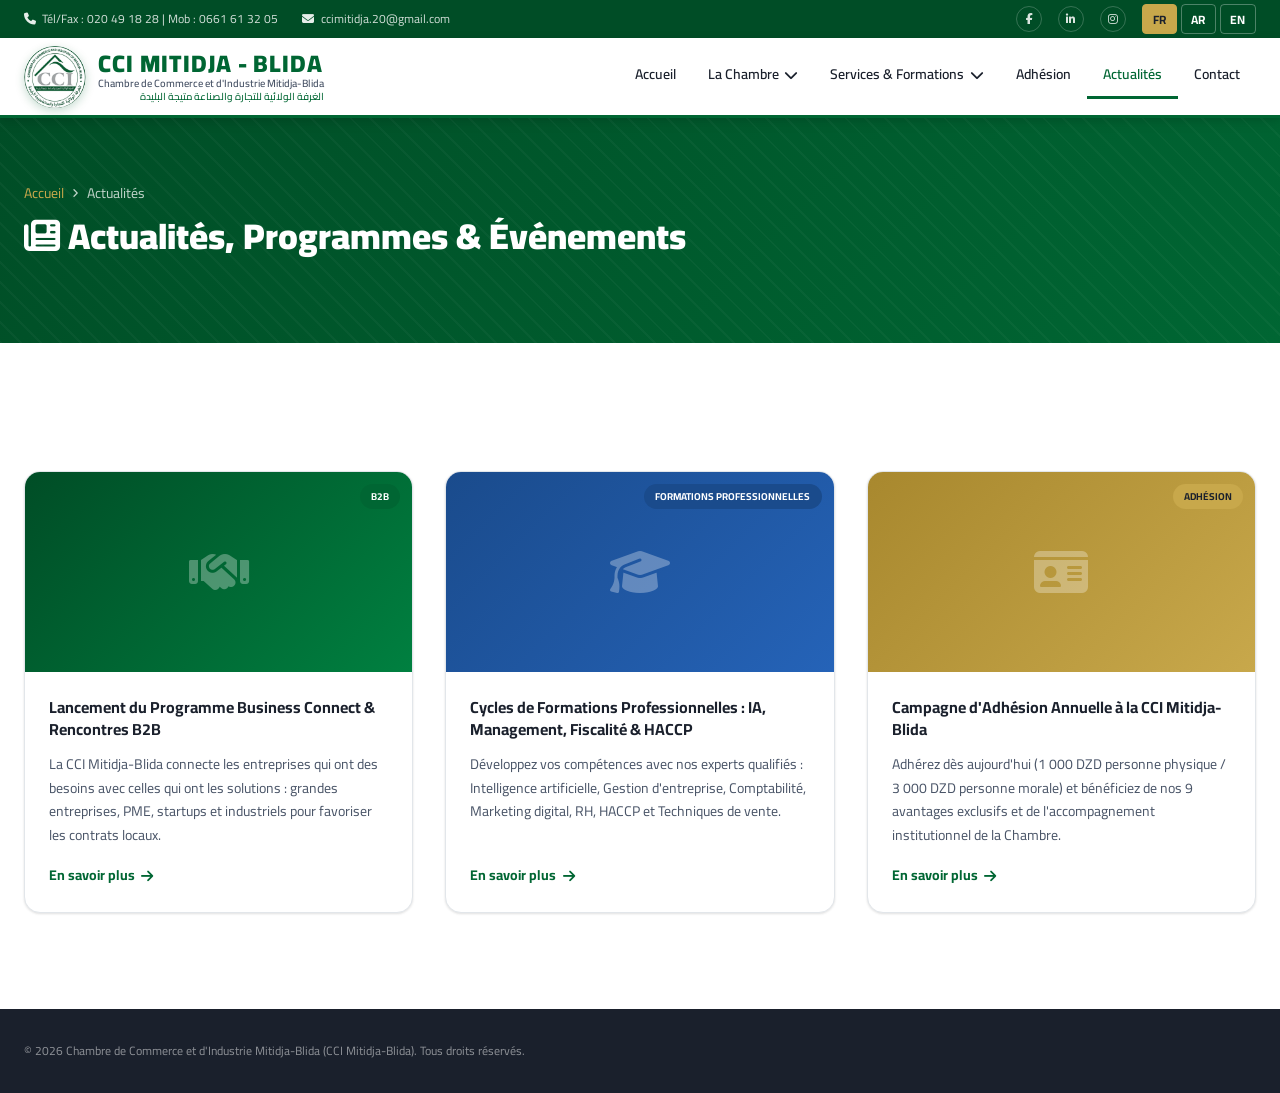
==== commit fef8b9af: "Place registration form at top of #formations, prevent mobile layout shift, and bust CSS/JS cache on" ====
--- a/pages/actualites.html
+++ b/pages/actualites.html
@@ -5,8 +5,8 @@
   <meta name="viewport" content="width=device-width, initial-scale=1.0" />
   <title data-i18n="meta.news_title">Actualités & Événements – CCI Mitidja-Blida</title>
   <link rel="icon" type="image/jpeg" href="../images/logo.jpeg" />
-  <link rel="stylesheet" href="../css/style.css" />
-  <link rel="stylesheet" href="../css/pages.css" />
+  <link rel="stylesheet" href="../css/style.css?v=20261103b" />
+  <link rel="stylesheet" href="../css/pages.css?v=20261103b" />
   <link href="https://fonts.googleapis.com/css2?family=Cairo:wght@300;400;600;700;900&family=Tajawal:wght@300;400;500;700&display=swap" rel="stylesheet" />
   <link rel="stylesheet" href="https://cdnjs.cloudflare.com/ajax/libs/font-awesome/6.5.0/css/all.min.css" />
   <style>
@@ -85,7 +85,7 @@
         <span><i class="fas fa-envelope"></i> <span data-param="emails_pipe">ccimitidja.20@gmail.com</span></span>
       </div>
       <div class="top-bar__right">
-        <a href="contact.html" aria-label="Facebook"><i class="fab fa-facebook-f"></i></a>
+        <a href="https://www.facebook.com/share/p/1DQ5W6xifT/" target="_blank" rel="noopener" aria-label="Facebook"><i class="fab fa-facebook-f"></i></a>
         <a href="contact.html" aria-label="LinkedIn"><i class="fab fa-linkedin-in"></i></a>
         <a href="contact.html" aria-label="Instagram"><i class="fab fa-instagram"></i></a>
         <div class="lang-switcher" role="group" aria-label="Language selector">
@@ -205,6 +205,6 @@
   </footer>
 
   <button class="back-to-top" id="backToTop"><i class="fas fa-chevron-up"></i></button>
-  <script src="../js/main.js"></script>
+  <script src="../js/main.js?v=20261103b"></script>
 </body>
 </html>
--- a/css/style.css
+++ b/css/style.css
@@ -74,28 +74,37 @@
 
 /* ---- Reset & Base ---- */
 *, *::before, *::after { box-sizing: border-box; margin: 0; padding: 0; }
-html { scroll-behavior: smooth; font-size: 16px; }
+html { font-size: 16px; }
+section[id], h2[id], h3[id], div[id] { scroll-margin-top: calc(var(--header-h, 80px) + 24px); }
 body {
   font-family: var(--font-primary);
   color: var(--clr-grey-900);
   background: var(--clr-white);
   line-height: 1.7;
-  overflow-x: hidden;
+  overflow-x: clip;
 }
 img { max-width: 100%; height: auto; display: block; }
 a { color: inherit; text-decoration: none; transition: var(--transition); }
 ul { list-style: none; }
 button { cursor: pointer; border: none; background: none; font-family: inherit; }
+form { width: 100%; max-width: 100%; min-width: 0; }
 input, select, textarea {
   font-family: var(--font-primary);
-  font-size: var(--fs-base);
+  font-size: 16px;
   width: 100%;
+  max-width: 100%;
+  min-width: 0;
   border: 1.5px solid var(--clr-grey-200);
   border-radius: var(--radius-md);
   padding: .65rem 1rem;
   outline: none;
-  transition: var(--transition);
-  background: var(--clr-white);
+  transition: border-color .2s ease, box-shadow .2s ease;
+  background: var(--clr-white);
+}
+select {
+  text-overflow: ellipsis;
+  overflow: hidden;
+  white-space: nowrap;
 }
 input:focus, select:focus, textarea:focus {
   border-color: var(--clr-green);
@@ -960,18 +969,37 @@
   color: var(--clr-grey-900);
   margin-bottom: var(--space-xl);
 }
-.form-row { display: grid; grid-template-columns: 1fr 1fr; gap: var(--space-md); }
-.form-group { margin-bottom: var(--space-md); }
+.form-row { display: grid; grid-template-columns: 1fr 1fr; gap: var(--space-md); min-width: 0; max-width: 100%; }
+.form-group { margin-bottom: var(--space-md); min-width: 0; max-width: 100%; }
 .form-group label {
   display: block;
   font-size: var(--fs-sm);
-  font-weight: 600;
+  font-weight: 700;
   margin-bottom: .4rem;
   color: var(--clr-grey-700);
 }
+.contact-form-card {
+  background: var(--clr-white);
+  border-radius: var(--radius-xl);
+  padding: var(--space-xl);
+  box-shadow: var(--shadow-md);
+  border: 2px solid var(--clr-green);
+  margin-bottom: var(--space-xl);
+  width: 100%;
+  max-width: 100%;
+  min-width: 0;
+}
+.reg-form-card__title {
+  font-size: var(--fs-xl);
+  font-weight: 800;
+  color: var(--clr-green-dark);
+  margin: 0 0 var(--space-md) !important;
+  padding-bottom: var(--space-sm);
+  border-bottom: 2px solid var(--clr-green-xlight);
+}
 .form-feedback { margin-top: var(--space-sm); font-size: var(--fs-sm); text-align: center; }
-.form-feedback.success { color: var(--clr-green); }
-.form-feedback.error   { color: var(--clr-red); }
+.form-feedback.success { color: var(--clr-green); font-weight: 700; }
+.form-feedback.error   { color: var(--clr-red); font-weight: 700; }
 
 /* ====================================================
    FOOTER
@@ -1290,17 +1318,38 @@
   font-size: var(--fs-sm);
   color: var(--clr-grey-900);
   transition: var(--transition);
+  text-decoration: none;
+  cursor: pointer;
 }
 .formation-item:hover {
   transform: translateX(4px);
   box-shadow: var(--shadow-md);
-}
-.formation-item i {
+  border-left-color: var(--clr-gold-dark);
+  color: var(--clr-green);
+}
+.formation-item i:first-child {
   color: var(--clr-green);
   font-size: 1.15rem;
   width: 24px;
   text-align: center;
   flex-shrink: 0;
+}
+.formation-item__arrow {
+  margin-left: auto;
+  color: var(--clr-grey-400);
+  font-size: .85rem;
+  transition: var(--transition);
+}
+.formation-item:hover .formation-item__arrow {
+  color: var(--clr-green);
+  transform: translateX(3px);
+}
+[dir="rtl"] .formation-item__arrow {
+  margin-left: 0;
+  margin-right: auto;
+}
+[dir="rtl"] .formation-item:hover .formation-item__arrow {
+  transform: scaleX(-1) translateX(3px);
 }
 .pillars-box {
   background: var(--clr-white);
@@ -1676,7 +1725,7 @@
 @media (max-width: 640px) {
   :root { --header-h: 68px; --topbar-h: 36px; }
   .top-bar__left span:nth-child(2) { display: none; }
-  .top-bar__right > a { display: none; }
+  .top-bar__right > a:not([aria-label="Facebook"]) { display: none; }
   .services__grid { grid-template-columns: 1fr; }
   .engagements-home-grid { grid-template-columns: 1fr; }
   .mission-box__list { grid-template-columns: 1fr; }
@@ -1701,8 +1750,253 @@
     font-size: var(--fs-sm);
   }
   .section { padding: var(--space-2xl) 0; }
-  .form-row { grid-template-columns: 1fr; }
+  .form-row { grid-template-columns: 1fr !important; gap: 0; }
+  .contact-form-card { padding: 1.25rem; border-radius: var(--radius-lg); }
+  .btn { white-space: normal; text-align: center; justify-content: center; }
   .logo-text__ar { display: none; }
   .stat-item { border-right: none; border-left: none; border-bottom: 1px solid rgba(255,255,255,.2); padding-bottom: var(--space-md); }
   .stat-item:last-child { border-bottom: none; }
 }
+
+/* ====================================================
+   FEATURED FORMATION CARD & POP-UP MODAL (EXCEL AVANCÉ)
+   ==================================================== */
+.formation-popup-modal {
+  position: fixed;
+  inset: 0;
+  background: rgba(0, 0, 0, 0.82);
+  backdrop-filter: blur(4px);
+  z-index: 9999;
+  display: flex;
+  align-items: center;
+  justify-content: center;
+  padding: 1rem;
+  opacity: 0;
+  visibility: hidden;
+  pointer-events: none;
+  transition: opacity 0.25s ease, visibility 0.25s ease;
+}
+.formation-popup-modal.is-open {
+  opacity: 1;
+  visibility: visible;
+  pointer-events: auto;
+}
+.formation-popup-card {
+  position: relative;
+  background: var(--clr-white);
+  border-radius: var(--radius-xl);
+  padding: .75rem;
+  max-width: 560px;
+  width: 100%;
+  box-shadow: 0 25px 60px rgba(0, 0, 0, 0.45);
+  border: 3px solid var(--clr-gold);
+  display: flex;
+  flex-direction: column;
+  align-items: center;
+  animation: popupZoomIn 0.28s ease-out;
+}
+@keyframes popupZoomIn {
+  from { transform: scale(0.92); opacity: 0; }
+  to   { transform: scale(1); opacity: 1; }
+}
+.formation-popup-close {
+  position: absolute;
+  top: -16px;
+  right: -16px;
+  width: 44px;
+  height: 44px;
+  border-radius: 50%;
+  background: var(--clr-red);
+  color: var(--clr-white);
+  font-size: 1.5rem;
+  font-weight: 900;
+  line-height: 1;
+  border: 3px solid var(--clr-white);
+  box-shadow: 0 4px 14px rgba(0, 0, 0, 0.4);
+  display: flex;
+  align-items: center;
+  justify-content: center;
+  cursor: pointer;
+  z-index: 10;
+  transition: var(--transition);
+}
+.formation-popup-close:hover {
+  background: #a93226;
+  transform: scale(1.1);
+}
+.formation-popup-img-wrap {
+  width: 100%;
+  max-height: 75vh;
+  overflow: hidden;
+  border-radius: var(--radius-lg);
+  display: flex;
+  justify-content: center;
+  background: var(--clr-grey-100);
+}
+.formation-popup-img {
+  width: 100%;
+  max-height: 75vh;
+  object-fit: contain;
+  border-radius: var(--radius-lg);
+  display: block;
+}
+.formation-popup-actions {
+  width: 100%;
+  display: flex;
+  gap: .75rem;
+  justify-content: center;
+  flex-wrap: wrap;
+  margin-top: .75rem;
+}
+
+.featured-formation-card {
+  background: linear-gradient(135deg, #ffffff 0%, var(--clr-green-xlight) 100%);
+  border: 2px solid var(--clr-green);
+  border-radius: var(--radius-xl);
+  padding: var(--space-xl);
+  margin: var(--space-lg) 0 var(--space-xl);
+  box-shadow: var(--shadow-md);
+  display: grid;
+  grid-template-columns: 280px 1fr;
+  gap: var(--space-xl);
+  align-items: center;
+}
+.featured-formation-card__poster {
+  border-radius: var(--radius-lg);
+  overflow: hidden;
+  box-shadow: var(--shadow-md);
+  border: 2px solid var(--clr-gold);
+  cursor: pointer;
+  position: relative;
+  background: var(--clr-white);
+}
+.featured-formation-card__poster img {
+  width: 100%;
+  height: auto;
+  aspect-ratio: 1 / 1;
+  object-fit: contain;
+  display: block;
+  transition: transform 0.35s ease;
+}
+.featured-formation-card__poster:hover img {
+  transform: scale(1.03);
+}
+.featured-formation-card__badges {
+  display: flex;
+  flex-wrap: wrap;
+  gap: .5rem;
+  margin-bottom: .75rem;
+}
+.ff-badge {
+  display: inline-flex;
+  align-items: center;
+  gap: .4rem;
+  padding: .35rem .85rem;
+  border-radius: var(--radius-full);
+  font-size: var(--fs-xs);
+  font-weight: 800;
+}
+.ff-badge--green {
+  background: var(--clr-green);
+  color: var(--clr-white);
+}
+.ff-badge--gold {
+  background: var(--clr-gold);
+  color: var(--clr-grey-900);
+}
+.featured-formation-card__title {
+  font-size: var(--fs-xl);
+  font-weight: 900;
+  color: var(--clr-green-dark);
+  margin: 0 0 .35rem !important;
+}
+.featured-formation-card__sub {
+  font-size: var(--fs-sm);
+  font-weight: 700;
+  color: var(--clr-grey-700);
+  margin-bottom: var(--space-md) !important;
+}
+.featured-formation-card__cols {
+  display: grid;
+  grid-template-columns: 1fr 1fr;
+  gap: var(--space-md);
+  margin-bottom: var(--space-md);
+}
+.featured-formation-card__box {
+  background: var(--clr-white);
+  border-radius: var(--radius-md);
+  padding: var(--space-md);
+  border: 1px solid var(--clr-grey-200);
+}
+.featured-formation-card__box h4 {
+  font-size: var(--fs-sm);
+  font-weight: 800;
+  color: var(--clr-green);
+  margin-bottom: .5rem;
+  display: flex;
+  align-items: center;
+  gap: .4rem;
+}
+.featured-formation-card__list {
+  list-style: none !important;
+  margin: 0 !important;
+  padding: 0 !important;
+}
+.featured-formation-card__list li {
+  font-size: var(--fs-xs) !important;
+  color: var(--clr-grey-700);
+  margin-bottom: .35rem !important;
+  display: flex;
+  align-items: flex-start;
+  gap: .45rem;
+  line-height: 1.45;
+}
+.featured-formation-card__list li::before {
+  display: none !important;
+}
+.featured-formation-card__list li i {
+  color: var(--clr-green);
+  margin-top: 2px;
+  flex-shrink: 0;
+}
+.featured-formation-card__footer {
+  display: flex;
+  align-items: center;
+  justify-content: space-between;
+  flex-wrap: wrap;
+  gap: var(--space-md);
+  padding-top: var(--space-sm);
+  border-top: 1px dashed var(--clr-grey-300);
+}
+.featured-formation-card__slogan {
+  font-size: var(--fs-sm);
+  font-weight: 800;
+  color: var(--clr-gold-dark);
+}
+@media (max-width: 900px) {
+  .featured-formation-card {
+    grid-template-columns: 1fr;
+    padding: 1.25rem;
+  }
+  .featured-formation-card__poster {
+    max-width: 320px;
+    margin: 0 auto;
+  }
+  .featured-formation-card__cols {
+    grid-template-columns: 1fr;
+  }
+  .form-row {
+    grid-template-columns: 1fr !important;
+    gap: 0;
+  }
+}
+@media (max-width: 600px) {
+  .formation-popup-close {
+    top: 6px;
+    right: 6px;
+    width: 38px;
+    height: 38px;
+    font-size: 1.3rem;
+  }
+}
+
--- a/css/pages.css
+++ b/css/pages.css
@@ -47,8 +47,8 @@
   gap: var(--space-2xl);
   align-items: start;
 }
-.page-main { /* main content */ }
-.page-sidebar { /* sidebar */ }
+.page-main { min-width: 0; max-width: 100%; }
+.page-sidebar { min-width: 0; max-width: 100%; }
 
 /* Sidebar widget */
 .sidebar-widget {
@@ -146,6 +146,63 @@
 }
 .doc-item i { color: var(--clr-green); margin-top: 2px; flex-shrink: 0; }
 .doc-item span { font-size: var(--fs-sm); color: var(--clr-grey-700); line-height: 1.6; }
+a.doc-item--link {
+  align-items: center;
+  text-decoration: none;
+  cursor: pointer;
+  transition: var(--transition);
+  border: 1px solid rgba(0, 102, 51, 0.12);
+  border-left: 4px solid var(--clr-green);
+  padding: .75rem var(--space-lg);
+}
+a.doc-item--link:hover {
+  background: var(--clr-white);
+  box-shadow: var(--shadow-md);
+  transform: translateX(4px);
+  border-color: var(--clr-green);
+}
+a.doc-item--link > span:first-of-type {
+  font-weight: 700;
+  color: var(--clr-grey-900);
+}
+a.doc-item--link:hover > span:first-of-type {
+  color: var(--clr-green);
+}
+.doc-item__action {
+  margin-left: auto;
+  display: inline-flex;
+  align-items: center;
+  gap: .4rem;
+  font-size: var(--fs-xs) !important;
+  font-weight: 700;
+  color: var(--clr-green) !important;
+  background: var(--clr-white);
+  padding: .25rem .7rem;
+  border-radius: var(--radius-full);
+  border: 1px solid rgba(0, 102, 51, 0.2);
+  white-space: nowrap;
+  flex-shrink: 0;
+  transition: var(--transition);
+}
+a.doc-item--link:hover .doc-item__action {
+  background: var(--clr-green);
+  color: var(--clr-white) !important;
+  border-color: var(--clr-green);
+}
+a.doc-item--link:hover .doc-item__action i {
+  color: var(--clr-white);
+}
+[dir="rtl"] a.doc-item--link {
+  border-left: 1px solid rgba(0, 102, 51, 0.12);
+  border-right: 4px solid var(--clr-green);
+}
+[dir="rtl"] a.doc-item--link:hover {
+  transform: translateX(-4px);
+}
+[dir="rtl"] .doc-item__action {
+  margin-left: 0;
+  margin-right: auto;
+}
 
 /* Steps / Process */
 .steps { display: flex; flex-direction: column; gap: var(--space-md); margin: var(--space-lg) 0; }
@@ -201,5 +258,4 @@
 
 @media (max-width: 900px) {
   .page-layout { grid-template-columns: 1fr; }
-  .page-sidebar { order: -1; }
-}
+}
